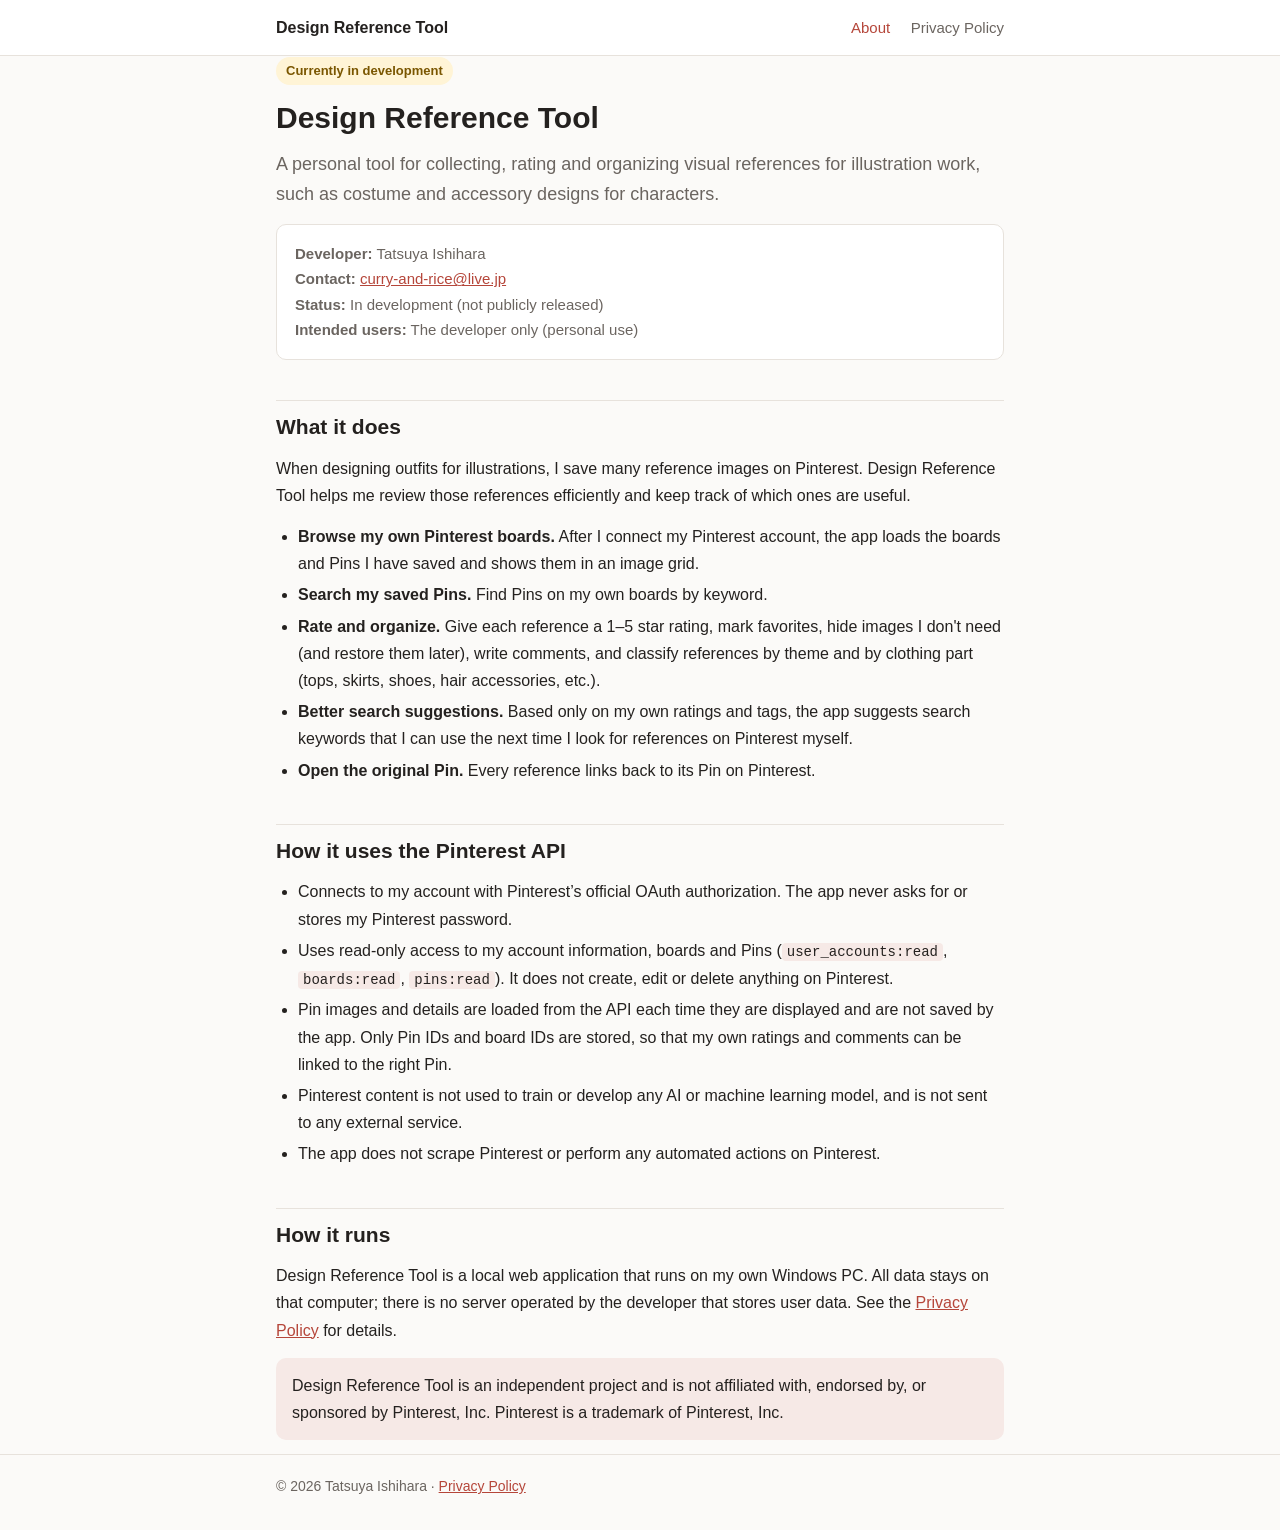
==== index.html @ ba062134 "Add app page and privacy policy" ====
<!doctype html>
<html lang="en">
<head>
<meta charset="utf-8">
<meta name="viewport" content="width=device-width, initial-scale=1">
<title>Design Reference Tool</title>
<meta name="description" content="Design Reference Tool is a personal app for collecting and organizing visual references for illustration work.">
<link rel="stylesheet" href="style.css">
</head>
<body>
<header class="site">
  <div class="wrap">
    <a class="brand" href="./">Design Reference Tool</a>
    <nav>
      <a href="./" aria-current="page">About</a>
      <a href="privacy.html">Privacy Policy</a>
    </nav>
  </div>
</header>

<main class="wrap">
  <span class="badge">Currently in development</span>
  <h1>Design Reference Tool</h1>
  <p class="lead">A personal tool for collecting, rating and organizing visual references for illustration work, such as costume and accessory designs for characters.</p>

  <div class="card meta">
    <strong>Developer:</strong> Tatsuya Ishihara<br>
    <strong>Contact:</strong> <a href="mailto:curry-and-rice@live.jp">curry-and-rice@live.jp</a><br>
    <strong>Status:</strong> In development (not publicly released)<br>
    <strong>Intended users:</strong> The developer only (personal use)
  </div>

  <h2>What it does</h2>
  <p>When designing outfits for illustrations, I save many reference images on Pinterest. Design Reference Tool helps me review those references efficiently and keep track of which ones are useful.</p>
  <ul>
    <li><strong>Browse my own Pinterest boards.</strong> After I connect my Pinterest account, the app loads the boards and Pins I have saved and shows them in an image grid.</li>
    <li><strong>Search my saved Pins.</strong> Find Pins on my own boards by keyword.</li>
    <li><strong>Rate and organize.</strong> Give each reference a 1&ndash;5 star rating, mark favorites, hide images I don't need (and restore them later), write comments, and classify references by theme and by clothing part (tops, skirts, shoes, hair accessories, etc.).</li>
    <li><strong>Better search suggestions.</strong> Based only on my own ratings and tags, the app suggests search keywords that I can use the next time I look for references on Pinterest myself.</li>
    <li><strong>Open the original Pin.</strong> Every reference links back to its Pin on Pinterest.</li>
  </ul>

  <h2>How it uses the Pinterest API</h2>
  <ul>
    <li>Connects to my account with Pinterest&rsquo;s official OAuth authorization. The app never asks for or stores my Pinterest password.</li>
    <li>Uses read-only access to my account information, boards and Pins (<code>user_accounts:read</code>, <code>boards:read</code>, <code>pins:read</code>). It does not create, edit or delete anything on Pinterest.</li>
    <li>Pin images and details are loaded from the API each time they are displayed and are not saved by the app. Only Pin IDs and board IDs are stored, so that my own ratings and comments can be linked to the right Pin.</li>
    <li>Pinterest content is not used to train or develop any AI or machine learning model, and is not sent to any external service.</li>
    <li>The app does not scrape Pinterest or perform any automated actions on Pinterest.</li>
  </ul>

  <h2>How it runs</h2>
  <p>Design Reference Tool is a local web application that runs on my own Windows PC. All data stays on that computer; there is no server operated by the developer that stores user data. See the <a href="privacy.html">Privacy Policy</a> for details.</p>

  <div class="note">Design Reference Tool is an independent project and is not affiliated with, endorsed by, or sponsored by Pinterest, Inc. Pinterest is a trademark of Pinterest, Inc.</div>
</main>

<footer>
  <div class="wrap">&copy; 2026 Tatsuya Ishihara &middot; <a href="privacy.html">Privacy Policy</a></div>
</footer>
</body>
</html>
---- style.css ----
:root {
  --bg: #fbfaf8;
  --surface: #ffffff;
  --text: #24211f;
  --muted: #6b6560;
  --line: #e7e2dc;
  --accent: #b5463a;
  --accent-soft: #f6e9e6;
  --badge-bg: #fff4d6;
  --badge-text: #7a5600;
}
@media (prefers-color-scheme: dark) {
  :root {
    --bg: #1a1918;
    --surface: #232120;
    --text: #ece8e3;
    --muted: #a8a19a;
    --line: #3a3634;
    --accent: #e8806f;
    --accent-soft: #3a2a27;
    --badge-bg: #3d3420;
    --badge-text: #f1d48a;
  }
}
* { box-sizing: border-box; }
html { -webkit-text-size-adjust: 100%; }
body {
  margin: 0;
  background: var(--bg);
  color: var(--text);
  font-family: -apple-system, BlinkMacSystemFont, "Segoe UI", Roboto, "Helvetica Neue", Arial, sans-serif;
  font-size: 16px;
  line-height: 1.7;
}
.wrap { max-width: 760px; margin: 0 auto; padding: 0 16px; }
header.site {
  border-bottom: 1px solid var(--line);
  background: var(--surface);
}
header.site .wrap {
  display: flex; align-items: center; justify-content: space-between;
  flex-wrap: wrap; gap: 8px; padding-top: 14px; padding-bottom: 14px;
}
.brand { font-weight: 700; color: var(--text); text-decoration: none; }
nav a { color: var(--muted); text-decoration: none; margin-left: 16px; font-size: 15px; }
nav a:first-child { margin-left: 0; }
nav a:hover, nav a[aria-current="page"] { color: var(--accent); }
main { padding: 40px 0 56px; }
h1 { font-size: 30px; line-height: 1.25; margin: 0 0 12px; }
h2 { font-size: 21px; margin: 40px 0 10px; padding-top: 8px; border-top: 1px solid var(--line); }
h3 { font-size: 17px; margin: 24px 0 6px; }
p, ul, table { margin: 0 0 14px; }
ul { padding-left: 22px; }
li { margin-bottom: 4px; }
a { color: var(--accent); }
.lead { font-size: 18px; color: var(--muted); }
.badge {
  display: inline-block; font-size: 13px; font-weight: 600;
  background: var(--badge-bg); color: var(--badge-text);
  padding: 3px 10px; border-radius: 999px; margin-bottom: 14px;
}
.card {
  background: var(--surface); border: 1px solid var(--line);
  border-radius: 10px; padding: 16px 18px; margin: 0 0 14px;
}
.meta { color: var(--muted); font-size: 15px; }
.note {
  background: var(--accent-soft); border-radius: 10px;
  padding: 14px 16px; margin: 0 0 14px;
}
.table-wrap { overflow-x: auto; }
table { border-collapse: collapse; width: 100%; font-size: 15px; }
th, td { text-align: left; vertical-align: top; padding: 8px 10px; border-bottom: 1px solid var(--line); }
th { color: var(--muted); font-weight: 600; }
code { font-size: 14px; background: var(--accent-soft); padding: 1px 5px; border-radius: 4px; overflow-wrap: anywhere; }
footer {
  border-top: 1px solid var(--line); color: var(--muted);
  font-size: 14px; padding: 20px 0 32px;
}
@media (max-width: 480px) {
  h1 { font-size: 25px; }
  .lead { font-size: 17px; }
}
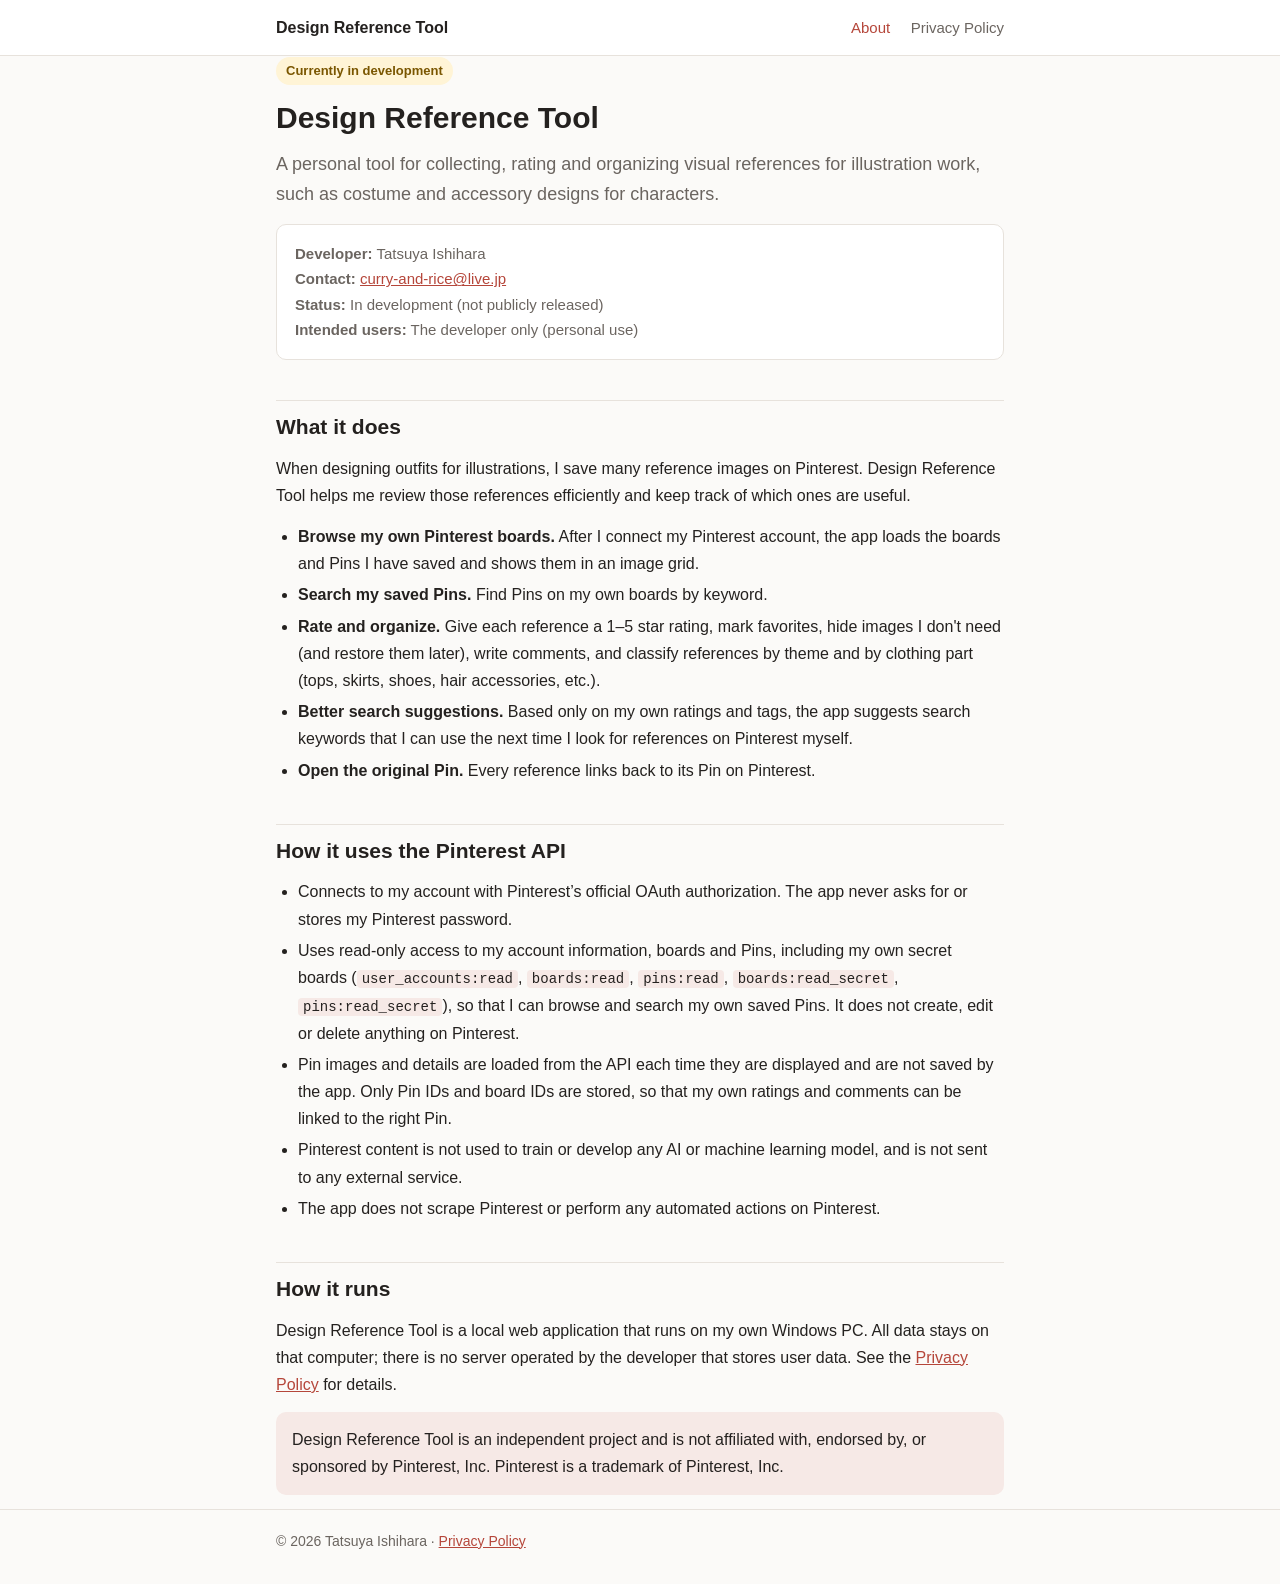
==== commit 6ab7d7e1: "Add secret-board read scopes to app page and privacy policy Co-Authored-By: Claude Opus 5.5 <noreply" ====
--- a/index.html
+++ b/index.html
@@ -43,7 +43,7 @@
   <h2>How it uses the Pinterest API</h2>
   <ul>
     <li>Connects to my account with Pinterest&rsquo;s official OAuth authorization. The app never asks for or stores my Pinterest password.</li>
-    <li>Uses read-only access to my account information, boards and Pins (<code>user_accounts:read</code>, <code>boards:read</code>, <code>pins:read</code>). It does not create, edit or delete anything on Pinterest.</li>
+    <li>Uses read-only access to my account information, boards and Pins, including my own secret boards (<code>user_accounts:read</code>, <code>boards:read</code>, <code>pins:read</code>, <code>boards:read_secret</code>, <code>pins:read_secret</code>), so that I can browse and search my own saved Pins. It does not create, edit or delete anything on Pinterest.</li>
     <li>Pin images and details are loaded from the API each time they are displayed and are not saved by the app. Only Pin IDs and board IDs are stored, so that my own ratings and comments can be linked to the right Pin.</li>
     <li>Pinterest content is not used to train or develop any AI or machine learning model, and is not sent to any external service.</li>
     <li>The app does not scrape Pinterest or perform any automated actions on Pinterest.</li>
